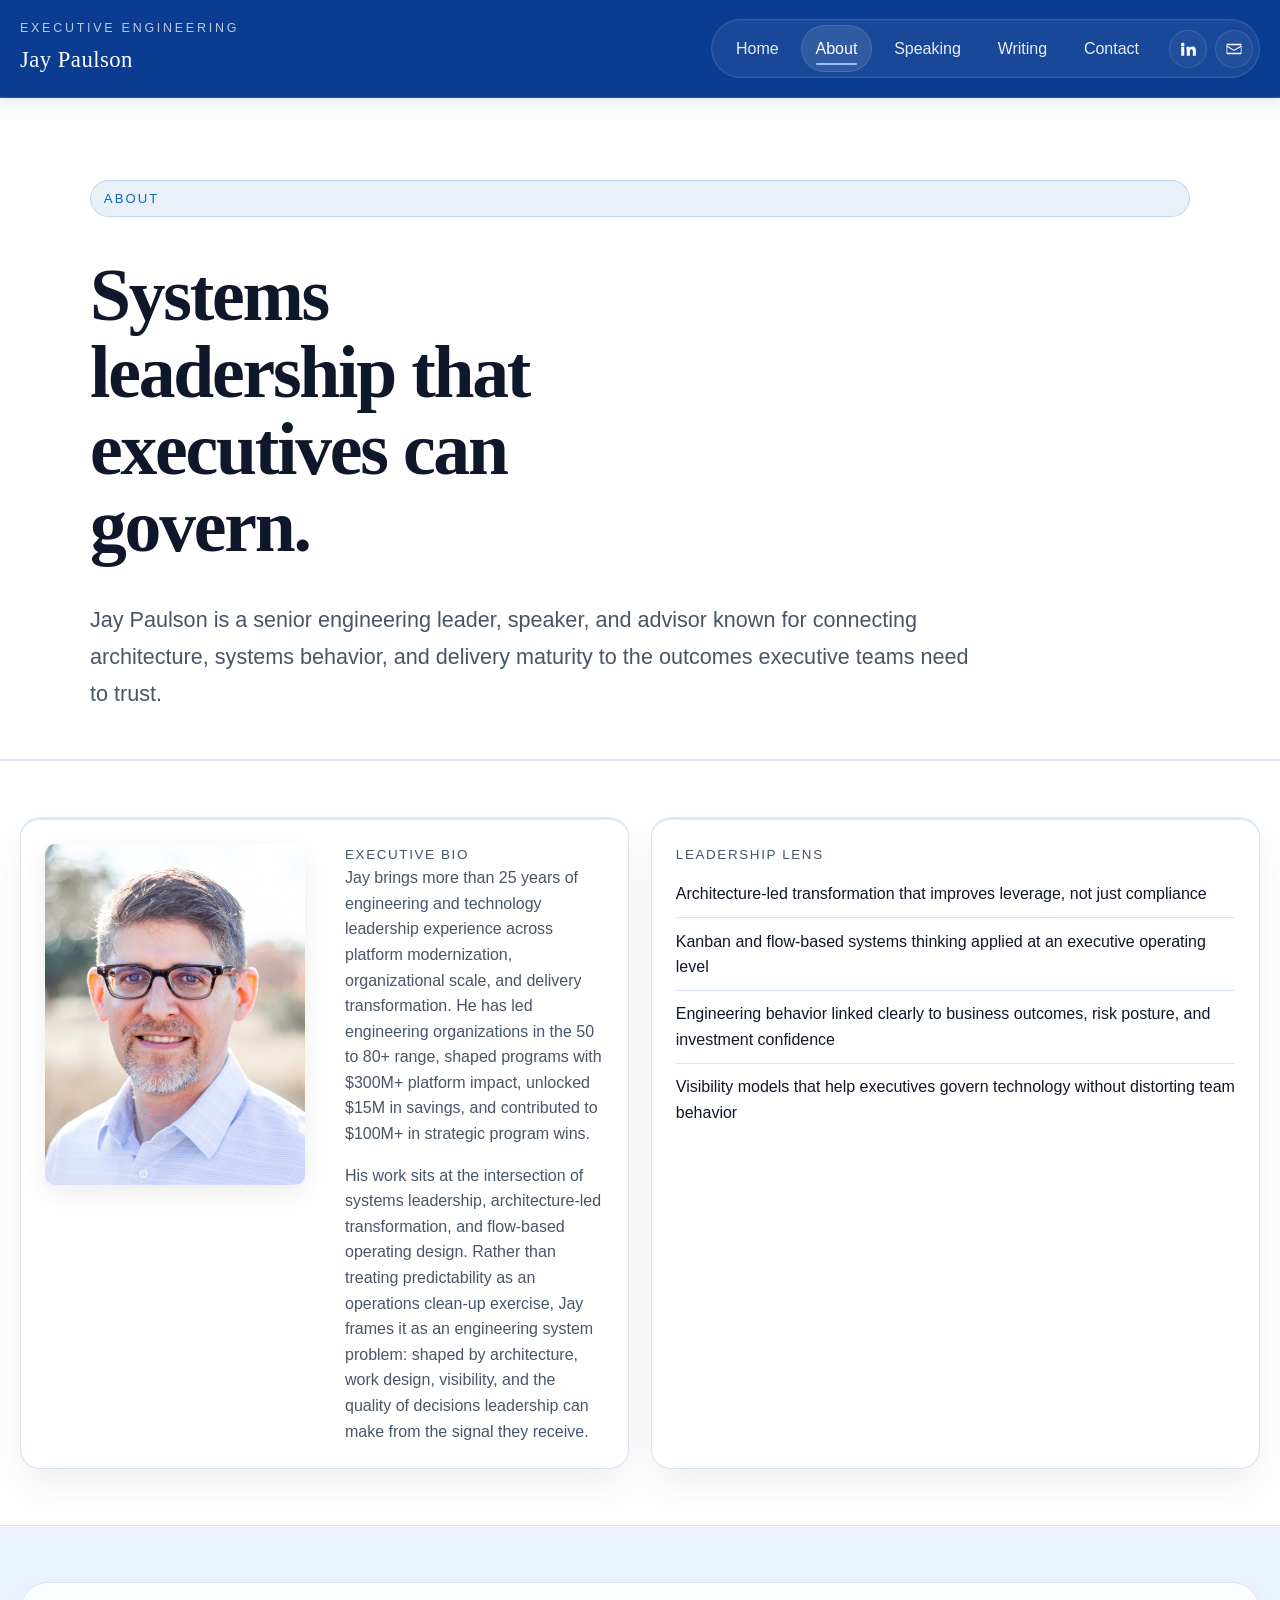
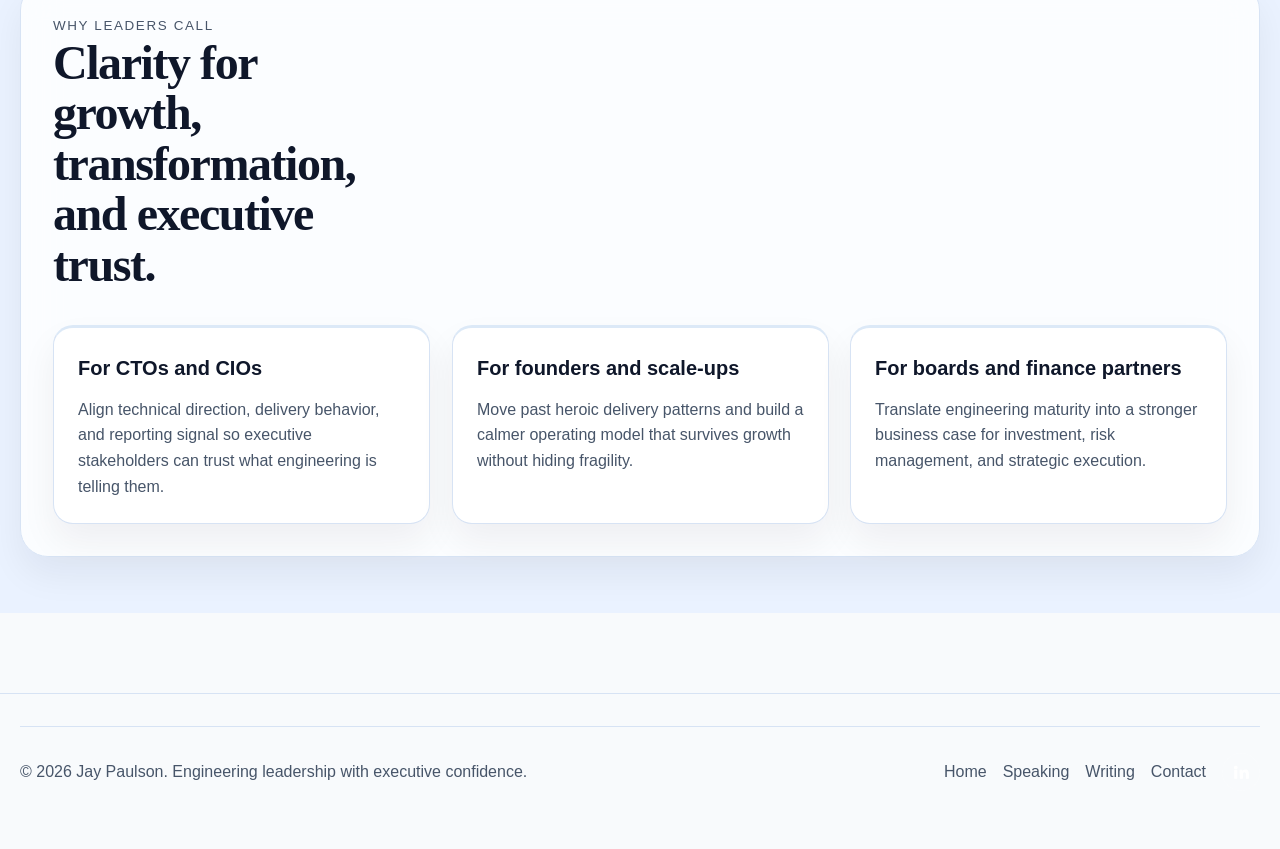
==== about.html @ df0ebf1d "Version 1 site launch: layout, navigation, headshot, sticky header, social links, and external link " ====
<!DOCTYPE html>
<html lang="en">
  <head>
    <meta charset="utf-8">
    <meta name="viewport" content="width=device-width, initial-scale=1">
    <title>About Jay Paulson | Executive Engineering Leadership</title>
    <meta name="description" content="Executive bio for Jay Paulson, a senior engineering leader focused on systems leadership, architecture-led transformation, flow-based delivery, and business-aligned engineering outcomes.">
    <link rel="canonical" href="https://jaypaulson.co/about.html">
    <meta property="og:title" content="About Jay Paulson">
    <meta property="og:description" content="Senior engineering leader focused on systems leadership, architecture-led transformation, and executive-level delivery confidence.">
    <meta property="og:type" content="website">
    <meta property="og:url" content="https://jaypaulson.co/about.html">
    <meta name="twitter:card" content="summary_large_image">
    <meta name="twitter:title" content="About Jay Paulson">
    <meta name="twitter:description" content="Systems leadership, architecture-led transformation, and engineering behavior tied to business outcomes.">
    <link rel="manifest" href="/site.webmanifest">
    <link rel="stylesheet" href="/styles.css">
    <script src="/script.js" defer></script>
  </head>
  <body data-page="about">
    <div class="site-shell">
      <header class="site-header">
        <div class="container">
          <a class="brand" href="/index.html" aria-label="Jay Paulson home">
            <span class="brand-mark">Executive Engineering</span>
            <span class="brand-name">Jay Paulson</span>
          </a>
          <div class="nav-group">
            <nav class="nav" aria-label="Primary">
              <a href="/index.html" data-nav="home">Home</a>
              <a href="/about.html" data-nav="about">About</a>
              <a href="/speaking.html" data-nav="speaking">Speaking</a>
              <a href="/writing.html" data-nav="writing">Writing</a>
              <a href="/contact.html" data-nav="contact">Contact</a>
            </nav>
            <div class="social-row" aria-label="Social links">
              <a class="social-link" href="https://www.linkedin.com/in/paulsjv" target="_blank" rel="noopener noreferrer" aria-label="Jay Paulson on LinkedIn">
                <svg viewBox="0 0 24 24" aria-hidden="true">
                  <path d="M4.98 3.5A2.48 2.48 0 1 1 5 8.46a2.48 2.48 0 0 1-.02-4.96ZM3 9h4v12H3zm7 0h3.83v1.64h.05c.53-1.01 1.84-2.08 3.79-2.08 4.05 0 4.8 2.67 4.8 6.13V21h-4v-5.53c0-1.32-.03-3.02-1.84-3.02-1.85 0-2.13 1.44-2.13 2.92V21h-4z"/>
                </svg>
              </a>
              <a class="social-link" href="/contact.html" aria-label="Contact Jay Paulson">
                <svg viewBox="0 0 24 24" aria-hidden="true">
                  <path d="M3 5h18a1 1 0 0 1 1 1v12a1 1 0 0 1-1 1H3a1 1 0 0 1-1-1V6a1 1 0 0 1 1-1Zm0 2v.51l9 5.4 9-5.4V7H3Zm18 10v-7.76l-8.49 5.1a1 1 0 0 1-1.02 0L3 9.24V17h18Z"/>
                </svg>
              </a>
            </div>
          </div>
        </div>
      </header>

      <main>
        <section class="page-hero">
          <div class="container content-stack">
            <span class="eyebrow">About</span>
            <h1>Systems leadership that executives can govern.</h1>
            <p class="lede">
              Jay Paulson is a senior engineering leader, speaker, and advisor known for connecting architecture, systems behavior, and delivery maturity to the outcomes executive teams need to trust.
            </p>
          </div>
        </section>

        <section class="section section-white">
          <div class="container grid-2">
            <article class="card about-container">
              <div class="about-photo">
                <img src="images/jay-paulson.jpg" alt="Jay Paulson">
              </div>
              <div>
                <p class="kicker">Executive Bio</p>
                <p class="list-copy">
                  Jay brings more than 25 years of engineering and technology leadership experience across platform modernization, organizational scale, and delivery transformation. He has led engineering organizations in the 50 to 80+ range, shaped programs with $300M+ platform impact, unlocked $15M in savings, and contributed to $100M+ in strategic program wins.
                </p>
                <p class="list-copy" style="margin-top: 1rem;">
                  His work sits at the intersection of systems leadership, architecture-led transformation, and flow-based operating design. Rather than treating predictability as an operations clean-up exercise, Jay frames it as an engineering system problem: shaped by architecture, work design, visibility, and the quality of decisions leadership can make from the signal they receive.
                </p>
              </div>
            </article>
            <article class="card">
              <p class="kicker">Leadership Lens</p>
              <ul class="list">
                <li>Architecture-led transformation that improves leverage, not just compliance</li>
                <li>Kanban and flow-based systems thinking applied at an executive operating level</li>
                <li>Engineering behavior linked clearly to business outcomes, risk posture, and investment confidence</li>
                <li>Visibility models that help executives govern technology without distorting team behavior</li>
              </ul>
            </article>
          </div>
        </section>

        <section class="section section-tint">
          <div class="container panel" style="padding: 2rem;">
            <div class="section-header">
              <div>
                <p class="kicker">Why Leaders Call</p>
                <h2>Clarity for growth, transformation, and executive trust.</h2>
              </div>
            </div>
            <div class="grid-3">
              <article class="card">
                <h3>For CTOs and CIOs</h3>
                <p>
                  Align technical direction, delivery behavior, and reporting signal so executive stakeholders can trust what engineering is telling them.
                </p>
              </article>
              <article class="card">
                <h3>For founders and scale-ups</h3>
                <p>
                  Move past heroic delivery patterns and build a calmer operating model that survives growth without hiding fragility.
                </p>
              </article>
              <article class="card">
                <h3>For boards and finance partners</h3>
                <p>
                  Translate engineering maturity into a stronger business case for investment, risk management, and strategic execution.
                </p>
              </article>
            </div>
          </div>
        </section>
      </main>

      <footer class="site-footer">
        <div class="container footer-inner">
          <p>© <span data-year></span> Jay Paulson. Engineering leadership with executive confidence.</p>
          <div class="footer-links">
            <a href="/index.html">Home</a>
            <a href="/speaking.html">Speaking</a>
            <a href="/writing.html">Writing</a>
            <a href="/contact.html">Contact</a>
            <a class="social-link" href="https://www.linkedin.com/in/paulsjv" target="_blank" rel="noopener noreferrer" aria-label="Jay Paulson on LinkedIn">
              <svg viewBox="0 0 24 24" aria-hidden="true">
                <path d="M4.98 3.5A2.48 2.48 0 1 1 5 8.46a2.48 2.48 0 0 1-.02-4.96ZM3 9h4v12H3zm7 0h3.83v1.64h.05c.53-1.01 1.84-2.08 3.79-2.08 4.05 0 4.8 2.67 4.8 6.13V21h-4v-5.53c0-1.32-.03-3.02-1.84-3.02-1.85 0-2.13 1.44-2.13 2.92V21h-4z"/>
              </svg>
            </a>
          </div>
        </div>
      </footer>
    </div>
  </body>
</html>
---- styles.css ----
:root {
  --bg: #f8fafc;
  --bg-section: #f3f8fe;
  --bg-section-strong: #eaf2ff;
  --surface: rgba(255, 255, 255, 0.82);
  --surface-strong: #ffffff;
  --surface-border: #d7e3f4;
  --text: #0f172a;
  --muted: #475569;
  --accent: #0a66c2;
  --accent-strong: #1d4ed8;
  --accent-soft: rgba(10, 102, 194, 0.09);
  --accent-border: rgba(10, 102, 194, 0.18);
  --shadow: 0 18px 36px rgba(15, 23, 42, 0.06);
  --shadow-hover: 0 24px 48px rgba(15, 23, 42, 0.1);
  --max-width: 1240px;
  --header-height: 96px;
  --radius-lg: 28px;
  --radius-md: 20px;
  --radius-sm: 12px;
  --sans: "Avenir Next", "Segoe UI", "Helvetica Neue", sans-serif;
  --serif: "Iowan Old Style", "Palatino Linotype", "Book Antiqua", Georgia, serif;
}

* {
  box-sizing: border-box;
}

html {
  scroll-behavior: smooth;
}

body {
  margin: 0;
  font-family: var(--sans);
  color: var(--text);
  background: var(--bg);
  line-height: 1.6;
}

a {
  color: inherit;
  text-decoration: none;
}

a:focus-visible,
button:focus-visible {
  outline: 3px solid rgba(10, 102, 194, 0.28);
  outline-offset: 3px;
}

img {
  max-width: 100%;
  display: block;
}

.site-shell {
  min-height: 100vh;
  position: relative;
  overflow: visible;
}

.container {
  width: min(var(--max-width), calc(100% - 2rem));
  margin: 0 auto;
}

.site-header {
  position: fixed;
  top: 0;
  left: 0;
  right: 0;
  z-index: 20;
  backdrop-filter: blur(18px);
  background: #0a3d91;
  border-bottom: 1px solid rgba(255, 255, 255, 0.12);
  box-shadow: 0 2px 10px rgba(0, 0, 0, 0.08);
  transition: background-color 220ms ease, box-shadow 220ms ease, border-color 220ms ease;
}

.site-header.is-scrolled {
  background: #0a3d91;
  border-bottom-color: rgba(255, 255, 255, 0.16);
  box-shadow: 0 8px 18px rgba(0, 0, 0, 0.12);
}

.site-header .container {
  display: flex;
  align-items: center;
  justify-content: space-between;
  gap: 1rem;
  padding: 0.9rem 0;
  min-height: var(--header-height);
}

.brand {
  display: inline-flex;
  flex-direction: column;
  gap: 0.15rem;
  padding: 0.3rem 0;
}

.brand-mark {
  font-size: 0.78rem;
  letter-spacing: 0.22em;
  text-transform: uppercase;
  color: rgba(255, 255, 255, 0.72);
  opacity: 1;
}

.brand-name {
  font-family: var(--serif);
  font-size: 1.42rem;
  letter-spacing: 0.02em;
  color: #ffffff;
}

.nav-group {
  display: flex;
  align-items: center;
  gap: 0.85rem;
  flex-wrap: wrap;
  justify-content: flex-end;
  padding: 0.35rem 0.4rem 0.35rem 0.6rem;
  border: 1px solid rgba(255, 255, 255, 0.12);
  border-radius: 999px;
  background: rgba(255, 255, 255, 0.06);
  box-shadow: inset 0 0 0 1px rgba(255, 255, 255, 0.04);
}

.nav {
  display: flex;
  align-items: center;
  gap: 0.5rem;
  flex-wrap: wrap;
  justify-content: flex-end;
}

.nav a {
  padding: 0.65rem 0.9rem;
  border-radius: 999px;
  color: rgba(255, 255, 255, 0.9);
  position: relative;
  transition: background-color 220ms ease, color 220ms ease, transform 220ms ease, box-shadow 220ms ease;
}

.nav a:hover,
.nav a[aria-current="page"] {
  background: rgba(255, 255, 255, 0.1);
  color: #ffffff;
  box-shadow: inset 0 0 0 1px rgba(255, 255, 255, 0.12);
}

.nav a::after {
  content: "";
  position: absolute;
  left: 0.95rem;
  right: 0.95rem;
  bottom: 0.45rem;
  height: 2px;
  border-radius: 999px;
  background: #93c5fd;
  opacity: 0;
  transform: scaleX(0.6);
  transition: opacity 220ms ease, transform 220ms ease;
}

.nav a:hover::after,
.nav a[aria-current="page"]::after {
  opacity: 1;
  transform: scaleX(1);
}

.social-row {
  display: inline-flex;
  align-items: center;
  gap: 0.45rem;
  padding-left: 0.15rem;
}

.social-link {
  display: inline-flex;
  align-items: center;
  justify-content: center;
  width: 38px;
  height: 38px;
  border-radius: 999px;
  color: #ffffff;
  background: rgba(255, 255, 255, 0.04);
  border: 1px solid rgba(255, 255, 255, 0.12);
  box-shadow: none;
  transition: transform 220ms ease, border-color 220ms ease, background-color 220ms ease, color 220ms ease, box-shadow 220ms ease;
}

.social-link:hover {
  transform: translateY(-1px);
  color: #ffffff;
  background: #0b4da2;
  border-color: rgba(255, 255, 255, 0.22);
  box-shadow: 0 10px 18px rgba(0, 0, 0, 0.12);
}

.social-link svg {
  width: 18px;
  height: 18px;
  fill: currentColor;
}

main {
  padding: calc(var(--header-height) + 1.5rem) 0 5rem;
}

.hero {
  text-align: center;
  padding: 4.25rem 0 3.5rem;
  position: relative;
  background: #ffffff;
  border-bottom: 1px solid var(--surface-border);
}

.eyebrow {
  display: inline-block;
  padding: 0.45rem 0.8rem;
  border-radius: 999px;
  background: var(--accent-soft);
  color: var(--accent);
  border: 1px solid var(--accent-border);
  font-size: 0.82rem;
  letter-spacing: 0.16em;
  text-transform: uppercase;
}

.hero h1,
.page-hero h1 {
  font-family: var(--serif);
  font-weight: 600;
  letter-spacing: -0.03em;
  line-height: 1.05;
  margin: 1.25rem auto 1rem;
  max-width: 12ch;
}

.hero h1 {
  font-size: clamp(3rem, 7vw, 5.9rem);
}

.page-hero h1 {
  font-size: clamp(2.8rem, 6vw, 4.6rem);
  max-width: 10ch;
}

.hero .lede,
.page-hero .lede {
  max-width: 800px;
  margin: 0 auto;
  font-size: clamp(1.05rem, 2.4vw, 1.35rem);
  line-height: 1.72;
  color: var(--muted);
}

.hero-actions,
.button-row {
  display: flex;
  gap: 1rem;
  justify-content: center;
  flex-wrap: wrap;
  margin-top: 2rem;
}

.button,
.button-secondary {
  display: inline-flex;
  align-items: center;
  justify-content: center;
  min-height: 48px;
  padding: 0.9rem 1.25rem;
  border-radius: 999px;
  font-weight: 600;
  transition: transform 180ms ease, box-shadow 180ms ease, background-color 180ms ease, border-color 180ms ease, color 180ms ease;
}

.button {
  background: var(--accent);
  color: #fff;
  border: 1px solid transparent;
  box-shadow: 0 14px 28px rgba(10, 102, 194, 0.2);
}

.button:hover {
  transform: translateY(-2px);
  background: var(--accent-strong);
  box-shadow: 0 18px 34px rgba(29, 78, 216, 0.22);
}

.button-secondary {
  background: rgba(255, 255, 255, 0.96);
  color: var(--text);
  border: 1px solid rgba(10, 102, 194, 0.16);
  box-shadow: 0 10px 22px rgba(15, 23, 42, 0.05);
}

.button-secondary:hover {
  background: rgba(243, 248, 254, 0.88);
  border-color: rgba(10, 102, 194, 0.32);
  transform: translateY(-2px);
  box-shadow: 0 14px 28px rgba(10, 102, 194, 0.1);
}

.hero-panel,
.panel {
  background: var(--surface);
  border: 1px solid var(--surface-border);
  border-radius: var(--radius-lg);
  box-shadow: var(--shadow);
  backdrop-filter: blur(18px);
}

.hero-panel {
  margin-top: 3rem;
  padding: 1rem;
  background: var(--bg-section-strong);
  border-color: #dbe7f5;
}

.metrics {
  display: grid;
  grid-template-columns: repeat(4, minmax(0, 1fr));
  gap: 1rem;
}

.metric {
  padding: 1.35rem;
  border-radius: var(--radius-md);
  background: rgba(255, 255, 255, 0.98);
  border: 1px solid var(--surface-border);
  text-align: left;
}

.metric strong {
  display: block;
  font-size: 1.7rem;
  font-family: var(--serif);
}

.metric span {
  display: block;
  color: var(--muted);
  margin-top: 0.3rem;
}

.section {
  padding: 3.5rem 0;
  border-top: 1px solid var(--surface-border);
  box-shadow: inset 0 1px 0 rgba(255, 255, 255, 0.7);
}

.section-tint {
  background: var(--bg-section-strong);
}

.section-white {
  background: #ffffff;
}

.section-header {
  display: grid;
  grid-template-columns: minmax(0, 1.55fr) minmax(320px, 0.9fr);
  align-items: end;
  column-gap: 2.4rem;
  row-gap: 1rem;
  margin-bottom: 2.2rem;
}

.section-header h2 {
  margin: 0;
  font-family: var(--serif);
  font-size: clamp(2rem, 4vw, 3rem);
  line-height: 1.05;
  letter-spacing: -0.03em;
  max-width: 15ch;
}

.section-header p,
.section-intro {
  margin: 0;
  max-width: 660px;
  color: var(--muted);
  line-height: 1.7;
  justify-self: start;
}

.section-header > div {
  max-width: 860px;
}

.grid-3,
.grid-2,
.article-list,
.talk-list,
.contact-grid {
  display: grid;
  gap: 1.35rem;
}

.grid-3 {
  grid-template-columns: repeat(3, minmax(0, 1fr));
}

.grid-2,
.article-list,
.talk-list,
.contact-grid {
  grid-template-columns: repeat(2, minmax(0, 1fr));
}

.card,
.article-card,
.talk-card,
.contact-card {
  padding: 1.5rem;
  border-radius: var(--radius-md);
  background: var(--surface-strong);
  border: 1px solid var(--surface-border);
  border-top: 3px solid rgba(10, 102, 194, 0.14);
  box-shadow: var(--shadow);
  transition: transform 180ms ease, box-shadow 180ms ease, border-color 180ms ease;
}

.card:hover,
.article-card:hover,
.talk-card:hover,
.contact-card:hover {
  transform: translateY(-2px);
  border-color: rgba(10, 102, 194, 0.18);
  box-shadow: 0 22px 42px rgba(10, 102, 194, 0.1);
}

.card h3,
.article-card h3,
.talk-card h3,
.contact-card h3 {
  margin-top: 0;
  margin-bottom: 0.8rem;
  font-size: 1.25rem;
}

.card p,
.article-card p,
.talk-card p,
.contact-card p,
.list-copy {
  margin: 0;
  color: var(--muted);
}

.article-card.featured,
.talk-card.featured,
.about-snapshot {
  background: var(--surface-strong);
  border-color: rgba(10, 102, 194, 0.16);
  border-top-color: rgba(10, 102, 194, 0.32);
}

.about-container {
  display: grid;
  grid-template-columns: 260px 1fr;
  gap: 40px;
  align-items: start;
}

.about-photo img {
  width: 100%;
  border-radius: 10px;
  box-shadow: 0 8px 25px rgba(0, 0, 0, 0.08);
}

.meta {
  display: inline-flex;
  gap: 0.55rem;
  align-items: center;
  margin-bottom: 0.9rem;
  color: var(--accent);
  font-size: 0.85rem;
  letter-spacing: 0.08em;
  text-transform: uppercase;
}

.list {
  list-style: none;
  padding: 0;
  margin: 1rem 0 0;
}

.list li {
  padding: 0.65rem 0;
  border-top: 1px solid var(--surface-border);
}

.list li:first-child {
  border-top: 0;
  padding-top: 0;
}

.pull-quote {
  padding: 2rem;
  border: 1px solid var(--surface-border);
  border-left: 4px solid var(--accent);
  background: rgba(255, 255, 255, 0.82);
  border-radius: 0 var(--radius-md) var(--radius-md) 0;
  color: var(--text);
  font-family: var(--serif);
  font-size: clamp(1.5rem, 3vw, 2.2rem);
  line-height: 1.2;
  box-shadow: var(--shadow);
}

.page-hero {
  padding: 3.75rem 0 2.9rem;
  background: #ffffff;
  border-bottom: 1px solid var(--surface-border);
}

.page-hero .content-stack {
  max-width: 1100px;
}

.page-hero h1,
.page-hero .lede {
  margin-left: 0;
  margin-right: 0;
}

.page-hero h1 {
  max-width: 14ch;
}

.page-hero .lede {
  max-width: 900px;
}

.content-stack {
  display: grid;
  gap: 1.2rem;
}

.site-footer {
  padding: 2rem 0 3rem;
  color: var(--muted);
  background: #f8fafc;
  border-top: 1px solid var(--surface-border);
}

.footer-inner {
  display: flex;
  justify-content: space-between;
  gap: 1rem;
  align-items: center;
  flex-wrap: wrap;
  padding-top: 1rem;
  border-top: 1px solid var(--surface-border);
}

.footer-links {
  display: flex;
  gap: 1rem;
  flex-wrap: wrap;
  align-items: center;
}

.reveal {
  opacity: 0;
  transform: translateY(18px) scale(0.985);
  transition: opacity 620ms ease, transform 620ms ease;
  will-change: opacity, transform;
}

.reveal.is-visible {
  opacity: 1;
  transform: translateY(0) scale(1);
}

.reveal[data-delay="1"] {
  transition-delay: 80ms;
}

.reveal[data-delay="2"] {
  transition-delay: 150ms;
}

.reveal[data-delay="3"] {
  transition-delay: 220ms;
}

.kicker {
  color: var(--accent);
  letter-spacing: 0.12em;
  text-transform: uppercase;
  font-size: 0.84rem;
}

@media (prefers-reduced-motion: reduce) {
  html {
    scroll-behavior: auto;
  }

  .reveal {
    opacity: 1;
    transform: none;
    transition: none;
  }

  .button,
  .button-secondary,
  .card,
  .article-card,
  .talk-card,
  .contact-card,
  .social-link,
  .nav a {
    transition: none;
  }
}

@media (max-width: 960px) {
  .section-header {
    grid-template-columns: 1fr;
  }

  .metrics,
  .grid-3,
  .grid-2,
  .article-list,
  .talk-list,
  .contact-grid {
    grid-template-columns: 1fr 1fr;
  }
}

@media (max-width: 800px) {
  .about-container {
    grid-template-columns: 1fr;
  }

  .about-photo {
    max-width: 200px;
  }
}

@media (max-width: 720px) {
  .site-header .container,
  .footer-inner {
    flex-direction: column;
    align-items: flex-start;
  }

  .nav-group,
  .nav {
    justify-content: flex-start;
  }

  .nav-group {
    width: 100%;
    border-radius: 22px;
  }

  .social-row {
    padding-left: 0;
  }

  .hero {
    text-align: left;
    padding-top: 2rem;
  }

  .hero .lede,
  .page-hero .lede,
  .hero h1,
  .page-hero h1 {
    margin-left: 0;
    margin-right: 0;
    max-width: none;
  }

  .hero-actions,
  .button-row {
    justify-content: flex-start;
  }

  .metrics,
  .grid-3,
  .grid-2,
  .article-list,
  .talk-list,
  .contact-grid {
    grid-template-columns: 1fr;
  }
}
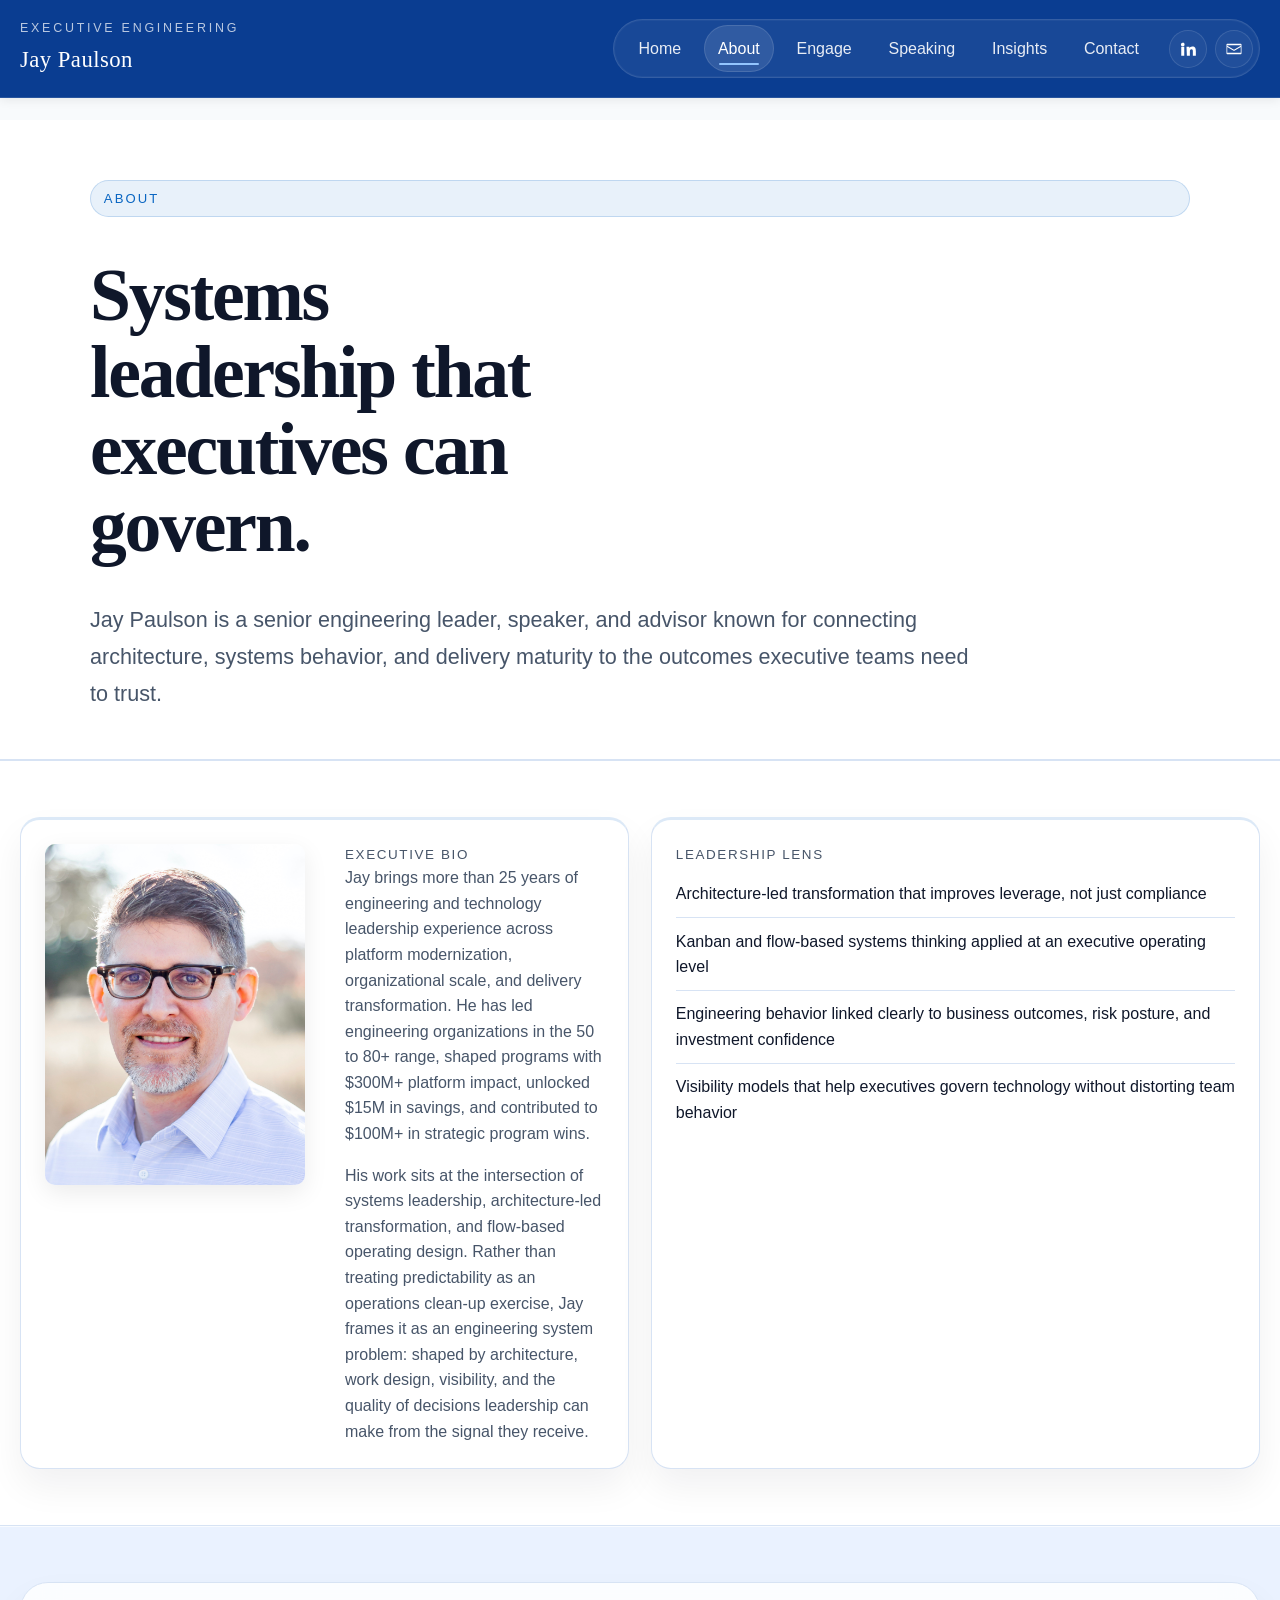
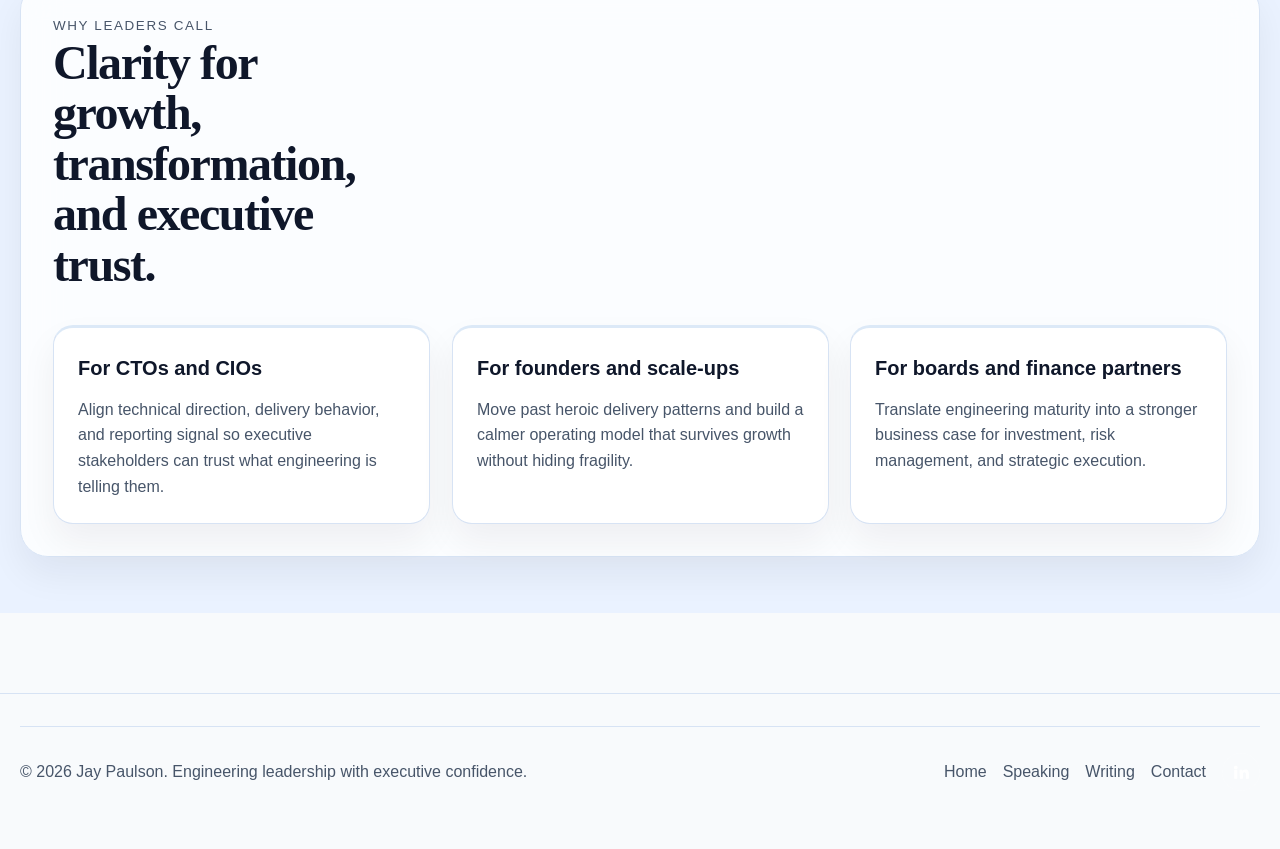
==== commit 2b24da8a: "Launch-ready version of jaypaulson.co with speaking artifacts, case study, and refined navigation" ====
--- a/about.html
+++ b/about.html
@@ -29,8 +29,9 @@
             <nav class="nav" aria-label="Primary">
               <a href="/index.html" data-nav="home">Home</a>
               <a href="/about.html" data-nav="about">About</a>
+              <a href="/work-with-jay.html" data-nav="work">Engage</a>
               <a href="/speaking.html" data-nav="speaking">Speaking</a>
-              <a href="/writing.html" data-nav="writing">Writing</a>
+              <a href="/writing.html" data-nav="writing">Insights</a>
               <a href="/contact.html" data-nav="contact">Contact</a>
             </nav>
             <div class="social-row" aria-label="Social links">
--- a/styles.css
+++ b/styles.css
@@ -336,6 +336,34 @@
   text-align: left;
 }
 
+.metric-icon,
+.stage-icon,
+.meta-icon,
+.kicker-icon {
+  display: inline-flex;
+  align-items: center;
+  justify-content: center;
+  color: var(--accent);
+}
+
+.metric-icon svg,
+.stage-icon svg,
+.meta-icon svg,
+.kicker-icon svg {
+  width: 18px;
+  height: 18px;
+  fill: currentColor;
+}
+
+.metric-icon {
+  width: 34px;
+  height: 34px;
+  margin-bottom: 0.85rem;
+  border-radius: 10px;
+  background: rgba(10, 102, 194, 0.08);
+  border: 1px solid rgba(10, 102, 194, 0.12);
+}
+
 .metric strong {
   display: block;
   font-size: 1.7rem;
@@ -485,6 +513,12 @@
   text-transform: uppercase;
 }
 
+.meta-icon {
+  width: 16px;
+  height: 16px;
+  flex: 0 0 auto;
+}
+
 .list {
   list-style: none;
   padding: 0;
@@ -514,6 +548,257 @@
   box-shadow: var(--shadow);
 }
 
+.signature-model {
+  display: grid;
+  grid-template-columns: minmax(0, 1fr) auto minmax(0, 1fr) auto minmax(0, 1fr) auto minmax(0, 1fr);
+  gap: 1rem;
+  align-items: center;
+}
+
+.signature-stage {
+  min-height: 116px;
+  display: flex;
+  flex-direction: column;
+  align-items: center;
+  justify-content: center;
+  padding: 1.5rem 1.25rem;
+  border-radius: var(--radius-md);
+  background: #ffffff;
+  border: 1px solid var(--surface-border);
+  border-top: 3px solid rgba(10, 102, 194, 0.28);
+  box-shadow: var(--shadow);
+  text-align: center;
+  gap: 0.8rem;
+}
+
+.signature-label {
+  font-family: var(--serif);
+  font-size: clamp(1.15rem, 2.2vw, 1.45rem);
+  line-height: 1.15;
+  color: var(--text);
+}
+
+.stage-icon {
+  width: 36px;
+  height: 36px;
+  border-radius: 999px;
+  background: rgba(10, 102, 194, 0.08);
+  border: 1px solid rgba(10, 102, 194, 0.12);
+}
+
+.signature-connector {
+  color: var(--accent);
+  font-size: 1.5rem;
+  font-weight: 700;
+  line-height: 1;
+}
+
+.signature-copy {
+  max-width: 760px;
+  margin: 1.5rem 0 0;
+  color: var(--muted);
+  line-height: 1.7;
+}
+
+.proof-layout {
+  display: grid;
+  grid-template-columns: 1fr;
+  gap: 1.35rem;
+}
+
+.proof-card {
+  padding: 1.75rem;
+  border-radius: var(--radius-md);
+  background: #ffffff;
+  border: 1px solid var(--surface-border);
+  border-top: 3px solid rgba(10, 102, 194, 0.28);
+  box-shadow: var(--shadow);
+}
+
+.proof-card h3 {
+  margin: 0 0 0.9rem;
+  font-size: clamp(1.5rem, 3vw, 2rem);
+}
+
+.proof-card p {
+  margin: 0;
+  max-width: 860px;
+  color: var(--muted);
+  line-height: 1.72;
+}
+
+.chart-placeholder {
+  border-radius: var(--radius-md);
+  border: 1px solid var(--surface-border);
+  background: #ffffff;
+  box-shadow: var(--shadow);
+  display: flex;
+  flex-direction: column;
+  overflow: hidden;
+  margin: 0;
+}
+
+.chart-placeholder-inner {
+  width: 100%;
+  padding: 1.25rem 1.5rem 1.5rem;
+  text-align: left;
+  border-top: 1px solid var(--surface-border);
+  background: #ffffff;
+}
+
+.chart-placeholder img {
+  width: 100%;
+  height: auto;
+  display: block;
+}
+
+.chart-placeholder h3 {
+  margin: 0 0 0.75rem;
+  font-size: clamp(1.35rem, 2.8vw, 1.85rem);
+}
+
+.chart-placeholder p {
+  margin: 0;
+  color: var(--muted);
+}
+
+.proof-actions {
+  justify-content: flex-start;
+  margin-top: 1.5rem;
+}
+
+.talk-proof-grid {
+  display: grid;
+  grid-template-columns: repeat(2, minmax(0, 1fr));
+  gap: 1.35rem;
+}
+
+.talk-proof-card {
+  text-align: center;
+}
+
+.talk-badge {
+  display: flex;
+  justify-content: center;
+  padding: 0.5rem 0 1.25rem;
+}
+
+.talk-badge img {
+  width: min(100%, 260px);
+  height: auto;
+  display: block;
+}
+
+.talk-proof-copy h3 {
+  margin: 0 0 0.45rem;
+}
+
+.talk-proof-copy p {
+  margin: 0;
+  color: var(--muted);
+}
+
+.talk-session-label {
+  margin-top: 1rem;
+  color: var(--accent);
+  font-size: 0.84rem;
+  letter-spacing: 0.08em;
+  text-transform: uppercase;
+}
+
+.talk-session-title {
+  margin-top: 0.35rem;
+  color: var(--text);
+  font-weight: 600;
+  line-height: 1.5;
+}
+
+.talk-proof-card .button-row {
+  margin-top: 1.2rem;
+}
+
+.featured-talk-card {
+  display: grid;
+  gap: 1.5rem;
+  padding: 1.75rem;
+  border-radius: var(--radius-lg);
+  background: #ffffff;
+  border: 1px solid var(--surface-border);
+  border-top: 3px solid rgba(10, 102, 194, 0.28);
+  box-shadow: var(--shadow);
+}
+
+.featured-talk-copy h2 {
+  margin: 0 0 0.9rem;
+  font-family: var(--serif);
+  font-size: clamp(2rem, 4vw, 2.8rem);
+  line-height: 1.08;
+  letter-spacing: -0.03em;
+  max-width: 18ch;
+}
+
+.featured-talk-copy p:last-child {
+  margin: 0;
+  max-width: 760px;
+  color: var(--muted);
+  line-height: 1.7;
+}
+
+.video-frame {
+  position: relative;
+  width: 100%;
+  padding-top: 56.25%;
+  border-radius: var(--radius-md);
+  overflow: hidden;
+  border: 1px solid var(--surface-border);
+  box-shadow: var(--shadow);
+  background: #0f172a;
+}
+
+.video-frame iframe {
+  position: absolute;
+  inset: 0;
+  width: 100%;
+  height: 100%;
+  border: 0;
+}
+
+.speaking-teaser {
+  display: grid;
+  grid-template-columns: 220px minmax(0, 1fr);
+  gap: 1.25rem;
+  align-items: center;
+  margin-bottom: 1.35rem;
+}
+
+.speaking-teaser-media {
+  border-radius: var(--radius-md);
+  overflow: hidden;
+  border: 1px solid var(--surface-border);
+  background: var(--bg-section);
+}
+
+.speaking-teaser-media img {
+  width: 100%;
+  height: 100%;
+  object-fit: cover;
+  display: block;
+}
+
+.speaking-teaser-copy h3 {
+  margin: 0 0 0.65rem;
+}
+
+.speaking-teaser-copy p {
+  margin: 0;
+  color: var(--muted);
+}
+
+.speaking-teaser .button-row {
+  justify-content: flex-start;
+  margin-top: 1rem;
+}
+
 .page-hero {
   padding: 3.75rem 0 2.9rem;
   background: #ffffff;
@@ -596,6 +881,13 @@
   letter-spacing: 0.12em;
   text-transform: uppercase;
   font-size: 0.84rem;
+}
+
+.kicker-icon {
+  width: 16px;
+  height: 16px;
+  margin-right: 0.45rem;
+  vertical-align: -2px;
 }
 
 @media (prefers-reduced-motion: reduce) {
@@ -626,6 +918,21 @@
     grid-template-columns: 1fr;
   }
 
+  .talk-proof-grid,
+  .signature-model {
+    grid-template-columns: 1fr;
+    gap: 0.85rem;
+  }
+
+  .speaking-teaser {
+    grid-template-columns: 1fr;
+  }
+
+  .signature-connector {
+    justify-self: center;
+    transform: rotate(90deg);
+  }
+
   .metrics,
   .grid-3,
   .grid-2,
@@ -686,6 +993,10 @@
     justify-content: flex-start;
   }
 
+  .signature-copy {
+    margin-left: 0;
+  }
+
   .metrics,
   .grid-3,
   .grid-2,
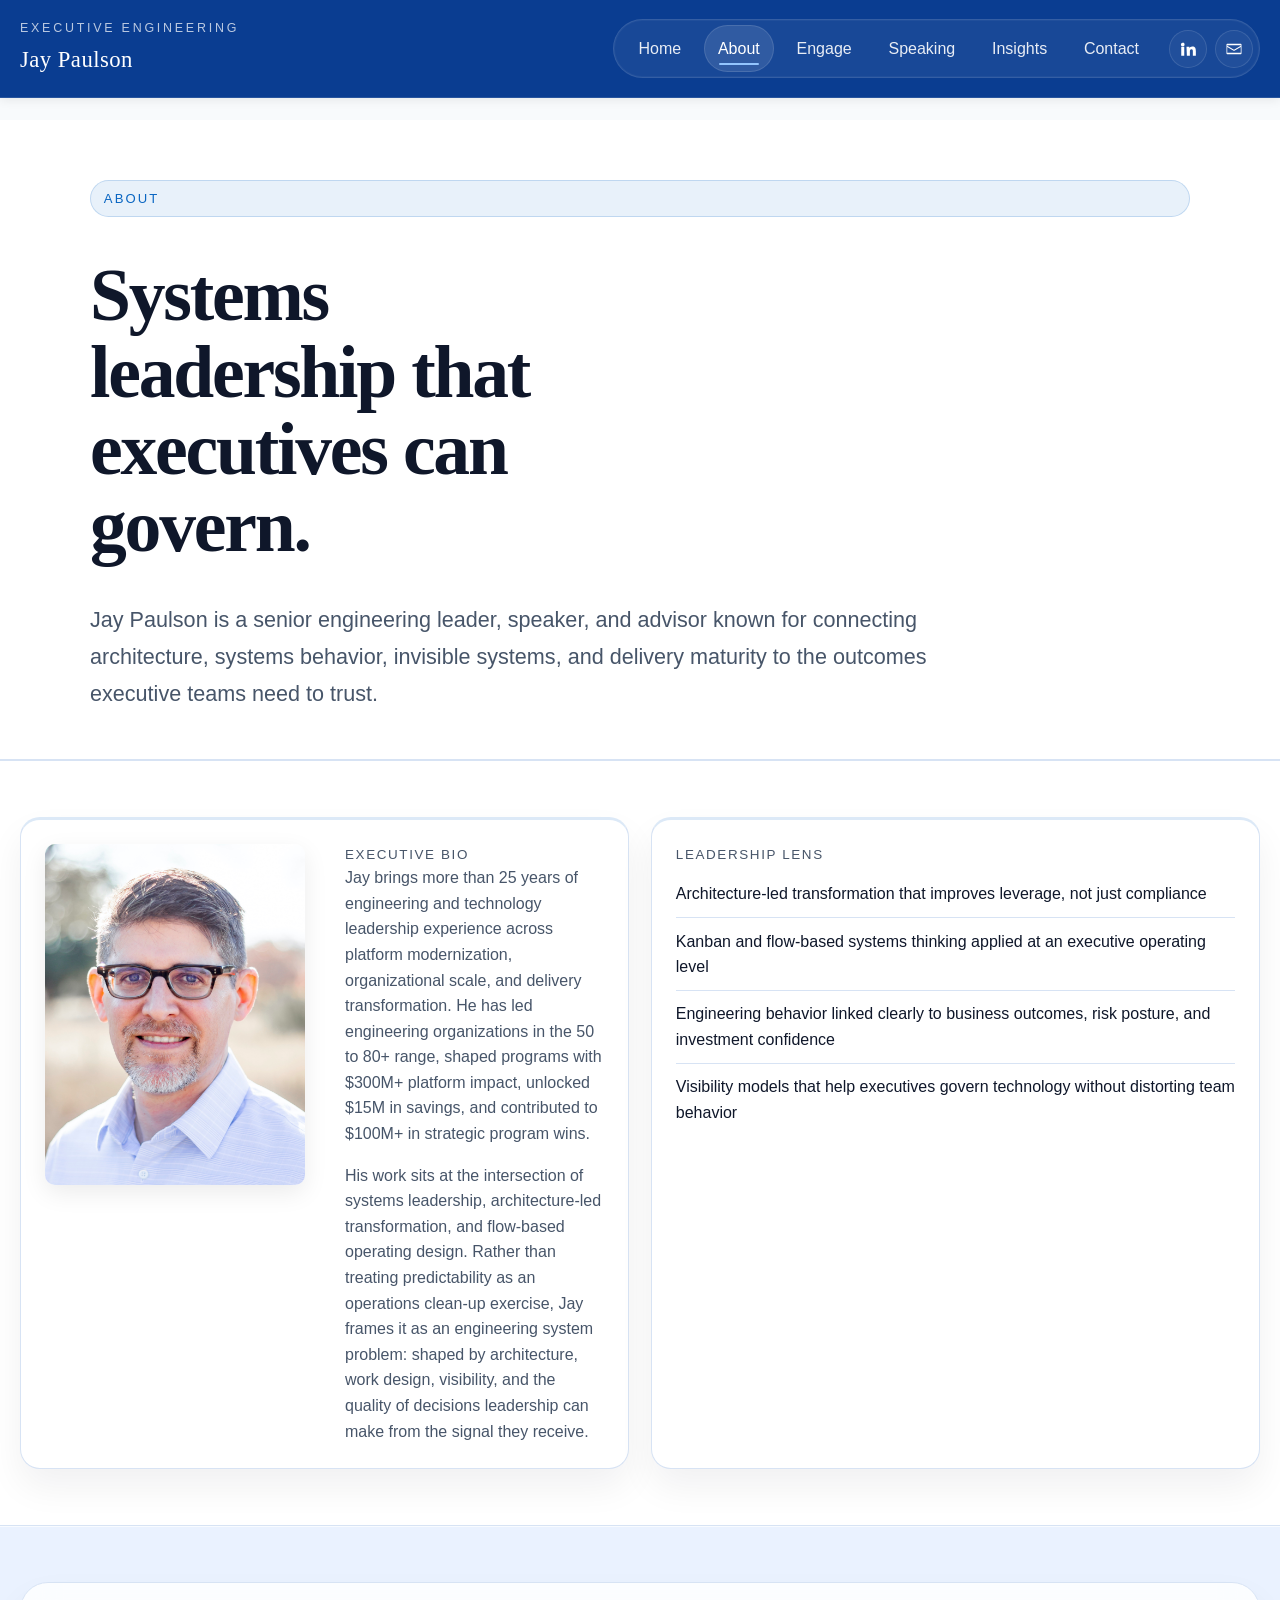
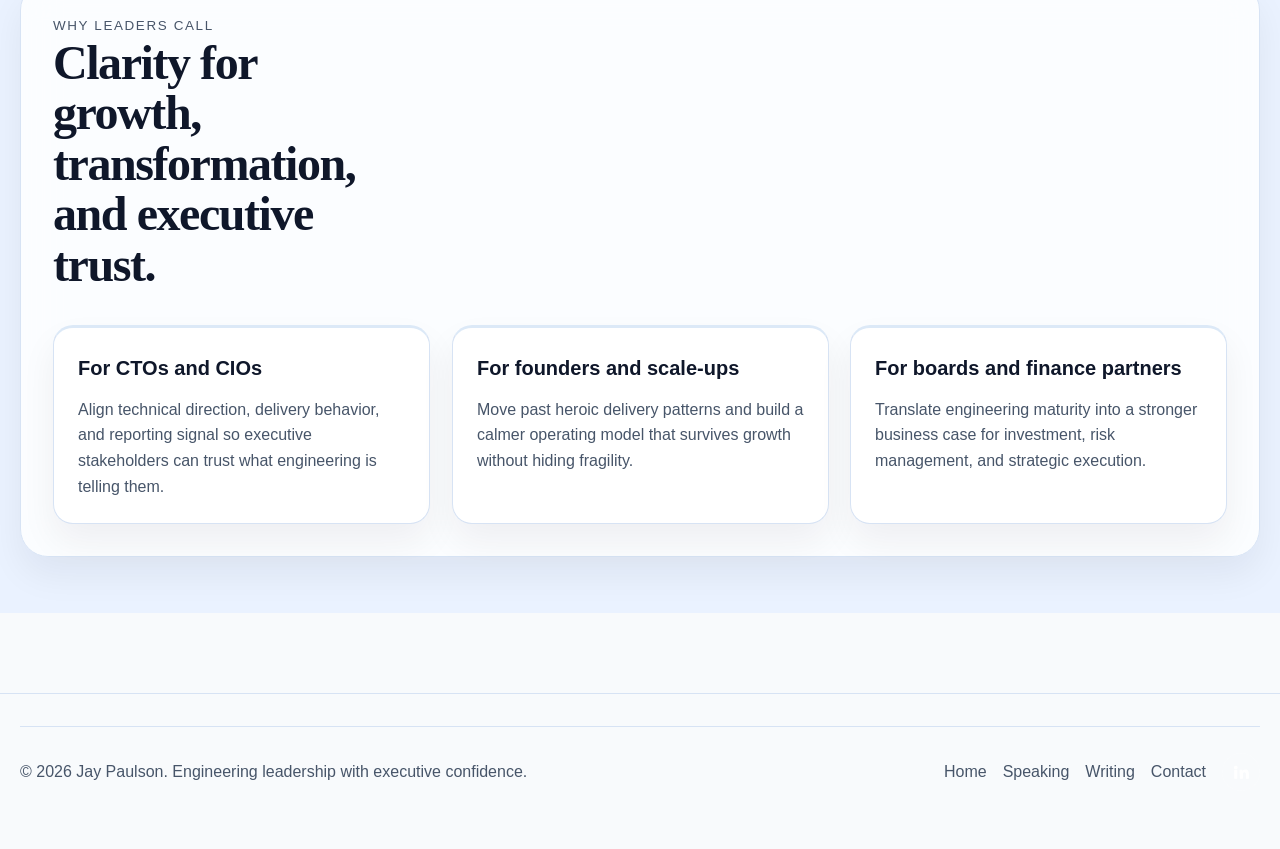
==== commit 87085cd3: "feat: improve seo and internal linking hygiene" ====
--- a/about.html
+++ b/about.html
@@ -3,36 +3,48 @@
   <head>
     <meta charset="utf-8">
     <meta name="viewport" content="width=device-width, initial-scale=1">
-    <title>About Jay Paulson | Executive Engineering Leadership</title>
-    <meta name="description" content="Executive bio for Jay Paulson, a senior engineering leader focused on systems leadership, architecture-led transformation, flow-based delivery, and business-aligned engineering outcomes.">
+    <title>About Jay Paulson | Engineering Leadership, Predictability, and Architecture</title>
+    <meta name="description" content="Learn how Jay Paulson connects engineering leadership, predictability, architecture, and invisible systems to clearer executive decisions and stronger delivery confidence.">
     <link rel="canonical" href="https://jaypaulson.co/about.html">
-    <meta property="og:title" content="About Jay Paulson">
-    <meta property="og:description" content="Senior engineering leader focused on systems leadership, architecture-led transformation, and executive-level delivery confidence.">
+    <meta property="og:title" content="About Jay Paulson | Engineering Leadership, Predictability, and Architecture">
+    <meta property="og:description" content="Executive bio for Jay Paulson on engineering leadership, predictability, architecture, and invisible systems.">
     <meta property="og:type" content="website">
     <meta property="og:url" content="https://jaypaulson.co/about.html">
     <meta name="twitter:card" content="summary_large_image">
-    <meta name="twitter:title" content="About Jay Paulson">
-    <meta name="twitter:description" content="Systems leadership, architecture-led transformation, and engineering behavior tied to business outcomes.">
-    <link rel="manifest" href="/site.webmanifest">
-    <link rel="stylesheet" href="/styles.css">
-    <script src="/script.js" defer></script>
+    <meta name="twitter:title" content="About Jay Paulson | Engineering Leadership, Predictability, and Architecture">
+    <meta name="twitter:description" content="Executive bio for Jay Paulson on engineering leadership, predictability, architecture, and invisible systems.">
+    <script async src="https://www.googletagmanager.com/gtag/js?id=G-854DFBSPWT"></script>
+    <script>
+      window.dataLayer = window.dataLayer || [];
+      function gtag() { dataLayer.push(arguments); }
+      gtag('js', new Date());
+      gtag('config', 'G-854DFBSPWT');
+    </script>
+    <link rel="manifest" href="./site.webmanifest">
+    <link rel="stylesheet" href="./styles.css">
+    <script src="./script.js" defer></script>
   </head>
   <body data-page="about">
     <div class="site-shell">
       <header class="site-header">
         <div class="container">
-          <a class="brand" href="/index.html" aria-label="Jay Paulson home">
+          <a class="brand" href="./index.html" aria-label="Jay Paulson home">
             <span class="brand-mark">Executive Engineering</span>
             <span class="brand-name">Jay Paulson</span>
           </a>
-          <div class="nav-group">
+          <button class="nav-toggle" type="button" aria-expanded="false" aria-controls="site-nav" aria-label="Toggle navigation">
+            <span class="nav-toggle-bar"></span>
+            <span class="nav-toggle-bar"></span>
+            <span class="nav-toggle-bar"></span>
+          </button>
+          <div class="nav-group" id="site-nav">
             <nav class="nav" aria-label="Primary">
-              <a href="/index.html" data-nav="home">Home</a>
-              <a href="/about.html" data-nav="about">About</a>
-              <a href="/work-with-jay.html" data-nav="work">Engage</a>
-              <a href="/speaking.html" data-nav="speaking">Speaking</a>
-              <a href="/writing.html" data-nav="writing">Insights</a>
-              <a href="/contact.html" data-nav="contact">Contact</a>
+              <a href="./index.html" data-nav="home">Home</a>
+              <a href="./about.html" data-nav="about">About</a>
+              <a href="./work-with-jay.html" data-nav="work">Engage</a>
+              <a href="./speaking.html" data-nav="speaking">Speaking</a>
+              <a href="./writing.html" data-nav="writing">Insights</a>
+              <a href="./contact.html" data-nav="contact">Contact</a>
             </nav>
             <div class="social-row" aria-label="Social links">
               <a class="social-link" href="https://www.linkedin.com/in/paulsjv" target="_blank" rel="noopener noreferrer" aria-label="Jay Paulson on LinkedIn">
@@ -40,7 +52,7 @@
                   <path d="M4.98 3.5A2.48 2.48 0 1 1 5 8.46a2.48 2.48 0 0 1-.02-4.96ZM3 9h4v12H3zm7 0h3.83v1.64h.05c.53-1.01 1.84-2.08 3.79-2.08 4.05 0 4.8 2.67 4.8 6.13V21h-4v-5.53c0-1.32-.03-3.02-1.84-3.02-1.85 0-2.13 1.44-2.13 2.92V21h-4z"/>
                 </svg>
               </a>
-              <a class="social-link" href="/contact.html" aria-label="Contact Jay Paulson">
+              <a class="social-link" href="./contact.html" aria-label="Contact Jay Paulson">
                 <svg viewBox="0 0 24 24" aria-hidden="true">
                   <path d="M3 5h18a1 1 0 0 1 1 1v12a1 1 0 0 1-1 1H3a1 1 0 0 1-1-1V6a1 1 0 0 1 1-1Zm0 2v.51l9 5.4 9-5.4V7H3Zm18 10v-7.76l-8.49 5.1a1 1 0 0 1-1.02 0L3 9.24V17h18Z"/>
                 </svg>
@@ -56,7 +68,7 @@
             <span class="eyebrow">About</span>
             <h1>Systems leadership that executives can govern.</h1>
             <p class="lede">
-              Jay Paulson is a senior engineering leader, speaker, and advisor known for connecting architecture, systems behavior, and delivery maturity to the outcomes executive teams need to trust.
+              Jay Paulson is a senior engineering leader, speaker, and advisor known for connecting architecture, systems behavior, invisible systems, and delivery maturity to the outcomes executive teams need to trust.
             </p>
           </div>
         </section>
@@ -125,10 +137,10 @@
         <div class="container footer-inner">
           <p>© <span data-year></span> Jay Paulson. Engineering leadership with executive confidence.</p>
           <div class="footer-links">
-            <a href="/index.html">Home</a>
-            <a href="/speaking.html">Speaking</a>
-            <a href="/writing.html">Writing</a>
-            <a href="/contact.html">Contact</a>
+            <a href="./index.html">Home</a>
+            <a href="./speaking.html">Speaking</a>
+            <a href="./writing.html">Writing</a>
+            <a href="./contact.html">Contact</a>
             <a class="social-link" href="https://www.linkedin.com/in/paulsjv" target="_blank" rel="noopener noreferrer" aria-label="Jay Paulson on LinkedIn">
               <svg viewBox="0 0 24 24" aria-hidden="true">
                 <path d="M4.98 3.5A2.48 2.48 0 1 1 5 8.46a2.48 2.48 0 0 1-.02-4.96ZM3 9h4v12H3zm7 0h3.83v1.64h.05c.53-1.01 1.84-2.08 3.79-2.08 4.05 0 4.8 2.67 4.8 6.13V21h-4v-5.53c0-1.32-.03-3.02-1.84-3.02-1.85 0-2.13 1.44-2.13 2.92V21h-4z"/>
--- a/styles.css
+++ b/styles.css
@@ -93,6 +93,43 @@
   min-height: var(--header-height);
 }
 
+.nav-toggle {
+  display: none;
+  align-items: center;
+  justify-content: center;
+  width: 46px;
+  height: 46px;
+  padding: 0;
+  border: 1px solid rgba(255, 255, 255, 0.18);
+  border-radius: 14px;
+  background: rgba(255, 255, 255, 0.08);
+  color: #ffffff;
+  box-shadow: inset 0 0 0 1px rgba(255, 255, 255, 0.04);
+  transition: background-color 220ms ease, border-color 220ms ease, transform 220ms ease, box-shadow 220ms ease;
+}
+
+.nav-toggle:hover {
+  background: rgba(255, 255, 255, 0.12);
+  border-color: rgba(255, 255, 255, 0.28);
+}
+
+.nav-toggle:focus-visible {
+  outline: 2px solid #93c5fd;
+  outline-offset: 3px;
+}
+
+.nav-toggle-bar {
+  width: 18px;
+  height: 2px;
+  border-radius: 999px;
+  background: currentColor;
+  transition: transform 220ms ease, opacity 220ms ease;
+}
+
+.nav-toggle-bar + .nav-toggle-bar {
+  margin-top: 4px;
+}
+
 .brand {
   display: inline-flex;
   flex-direction: column;
@@ -953,25 +990,87 @@
   }
 }
 
+@media (max-width: 860px) {
+  .site-header .container {
+    position: relative;
+  }
+
+  .nav-toggle {
+    display: inline-flex;
+    flex-direction: column;
+    flex: 0 0 auto;
+  }
+
+  .nav-group {
+    position: absolute;
+    top: calc(100% + 0.75rem);
+    right: 0;
+    left: 0;
+    display: grid;
+    gap: 0.9rem;
+    align-items: stretch;
+    justify-content: stretch;
+    padding: 1rem;
+    border-radius: 22px;
+    border-color: rgba(255, 255, 255, 0.18);
+    background: rgba(10, 61, 145, 0.98);
+    box-shadow: 0 16px 30px rgba(4, 16, 43, 0.22);
+    opacity: 0;
+    visibility: hidden;
+    pointer-events: none;
+    transform: translateY(-8px);
+    transition: opacity 220ms ease, transform 220ms ease, visibility 220ms ease;
+  }
+
+  .site-header.menu-open .nav-group {
+    opacity: 1;
+    visibility: visible;
+    pointer-events: auto;
+    transform: translateY(0);
+  }
+
+  .site-header.menu-open .nav-toggle {
+    background: rgba(255, 255, 255, 0.14);
+    border-color: rgba(255, 255, 255, 0.28);
+  }
+
+  .site-header.menu-open .nav-toggle-bar:nth-child(1) {
+    transform: translateY(6px) rotate(45deg);
+  }
+
+  .site-header.menu-open .nav-toggle-bar:nth-child(2) {
+    opacity: 0;
+  }
+
+  .site-header.menu-open .nav-toggle-bar:nth-child(3) {
+    transform: translateY(-6px) rotate(-45deg);
+  }
+
+  .nav {
+    display: grid;
+    gap: 0.35rem;
+    justify-content: stretch;
+  }
+
+  .nav a {
+    width: 100%;
+    padding: 0.85rem 0.95rem;
+  }
+
+  .social-row {
+    justify-content: flex-start;
+    padding-left: 0;
+    padding-top: 0.15rem;
+    border-top: 1px solid rgba(255, 255, 255, 0.12);
+    margin-top: 0.1rem;
+    padding-top: 0.9rem;
+  }
+}
+
 @media (max-width: 720px) {
-  .site-header .container,
   .footer-inner {
     flex-direction: column;
     align-items: flex-start;
-  }
-
-  .nav-group,
-  .nav {
-    justify-content: flex-start;
-  }
-
-  .nav-group {
-    width: 100%;
-    border-radius: 22px;
-  }
-
-  .social-row {
-    padding-left: 0;
   }
 
   .hero {
